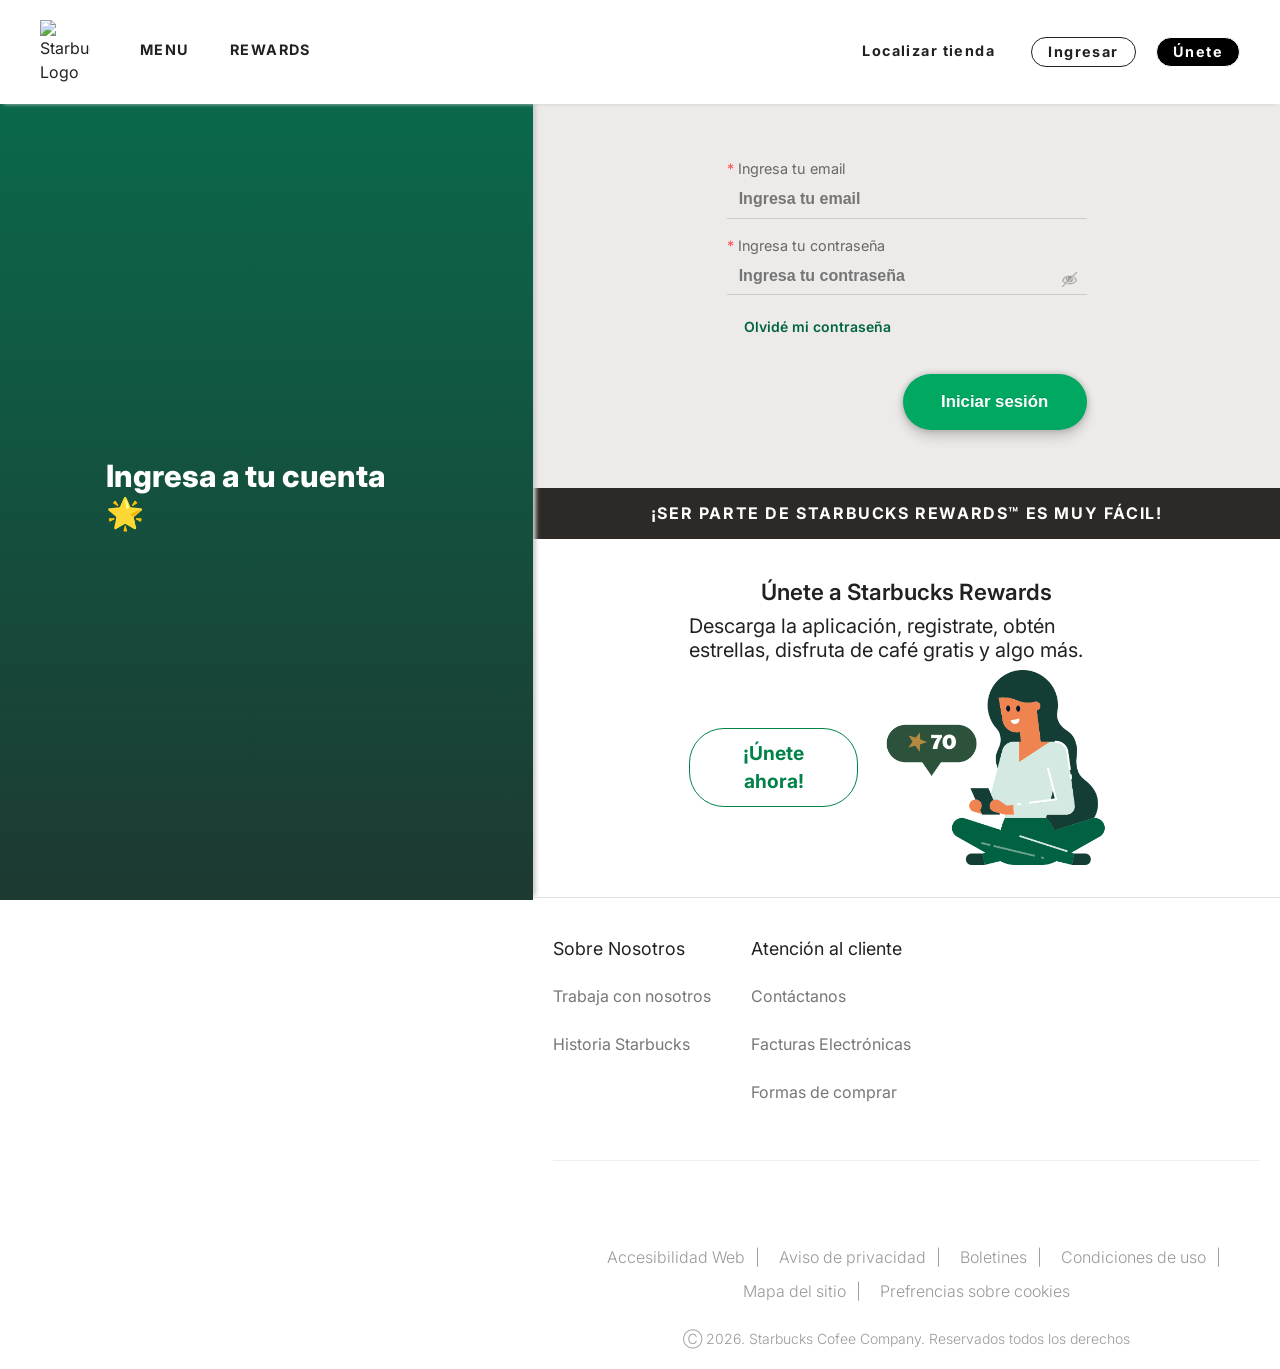
==== login.html @ 7d7259f9 "Finish the Login page" ====
<!DOCTYPE html>
<html lang="en">
<head>
    <meta charset="UTF-8">
    <meta name="viewport" content="width=device-width, initial-scale=1.0">
    <link rel="stylesheet" href="styles.css">
    <link rel="stylesheet" href="stylesRewards.css">
    <link rel="stylesheet" href="login.css">
    <link rel="icon" type="image/svg" href="https://www.starbucks.com.mx/static/images/logo.svg">
    <link rel="preconnect" href="https://fonts.googleapis.com">
    <link rel="preconnect" href="https://fonts.gstatic.com" crossorigin>
    <link href="https://fonts.googleapis.com/css2?family=Inter:ital,opsz,wght@0,14..32,100..900;1,14..32,100..900&family=Noto+Sans:ital,wght@0,100..900;1,100..900&display=swap" rel="stylesheet">
    <title>Inicia Sesión | Starbucks</title>
</head>
<body>
    <!-- Header -->
    <header class="main_header region">
        <div class="container">
            <div>
                <div class="header-logo">
                    <a href="index.html"><img src="https://www.starbucks.com.mx/static/images/logo.svg" alt="Starbucks Logo" class="logo"></a>
                </div>
            </div>
            
            <div class="header-menu">
                
                <ul class="menu-options left-options">
                    <li><a href="menu.html">Menu</a></li>
                    <li><a href="rewards.html">Rewards</a></li>
                </ul>

                <ul class="menu-options right-options text-center">
                    <!-- Locator Button-->
                    <li><a href="#" class="locator button">Localizar tienda</a></li>
                    
                    <!-- Login Button -->
                    <li><a href="login.html" class="button">Ingresar</a></li>

                    <!-- Register Button -->
                    <li><a href="register.html" class="menu-register button">Únete</a></li>
                </ul>

            </div>
        </div>
    
    </header>

    <!--Contenido central-->
    <section class="content">

        <!-- Sección izquierda-->
        <aside class="left-content">

            <h1 class="left-content_title">Ingresa a tu cuenta 🌟</h1>

        </aside>

        <!-- Sección derecha -->
        <section class="right-content">

            <!-- Main -->
            <main class="main-content">

                <!-- Login -->
                <section class="login">
                    <div class="form-box">

                        <!-- Formulario -->
                        <form id="normal_login">
                            
                            <!-- Email -->
                            <div class="login-form_item email-field">

                                <div class="login-form_label">
                                    <label 
                                    for="normal_login-email">Ingresa tu email</label>
                                </div>

                                <div class="login-form_input">
                                    <input 
                                    type="text"
                                    id="normal_login-email" 
                                    placeholder="Ingresa tu email"
                                    >
                                </div>
               
                            </div>

                            <!-- Contraseña -->
                            <div class="login-form_item password-field">

                                <div class="login-form_label">
                                    <label 
                                    for="normal_login-password">Ingresa tu contraseña</label>
                                </div>
                                
                                <div class="login-form_input">
                                    <input
                                    type="password"
                                    id="normal_login-password"
                                    placeholder="Ingresa tu contraseña"
                                    >
                                    <span><img src="./images/ojo-cerrado.png" class="password-eye"></span>
                                </div>

                            </div>

                            <div class="login-form_item">
                                <span class="forgot-button button">Olvidé mi contraseña</span>
                            </div>
                             
                            <div class="login-form_button">
                                <button class="login-button button">Iniciar sesión</button>
                            </div>
                        </form>
                    </div>
                </section>

                <!-- Únete a Starbucks Rewards -->
                 <section class="unete">
                    <h2 class="unete-header text-center">¡SER PARTE DE STARBUCKS REWARDS™ ES MUY FÁCIL!</h2>
                    
                    <div class="unete-content">

                        <div class="unete-content_box">

                            <h2 class="unete-content_title text-center">Únete a Starbucks Rewards</h2>
                            <h3 class="unete-content_subtitle">Descarga la aplicación, registrate, obtén estrellas, disfruta de café gratis y algo más.</h3>
                            
                            <div class="unete-content_imgBtn">

                                <div>
                                    <a class="unete-btn button" href="register.html">¡Únete ahora!</a>
                                </div>

                                <img class="unete-img" src="./images/chica-sbx.png" alt="Chica Starbucks">

                            </div>
                            
                        </div>

                    </div>
                 </section>
            </main>

            <!-- Prefooter -->
            <footer class="prefooter region">

                <div class="container">
                    <div class="prefooter-lists">

                        <!-- List 1 -->
                        <div class="lists list1">
                            <h3>Sobre Nosotros</h3>
                            <ul>
                                <li>
                                    <a href="#">Trabaja con nosotros</a>
                                </li>
                                <li>
                                    <a href="#">Historia Starbucks</a>
                                </li>
                            </ul>
                        </div>

                        <!-- List 2 -->
                        <div class="lists lis1">
                            <h3>Atención al cliente</h3>
                            <ul>
                                <li>
                                    <a href="#">Contáctanos</a>
                                </li>
                                <li>
                                    <a href="#">Facturas Electrónicas</a>
                                </li>
                                <li>
                                    <a href="#">Formas de comprar</a>
                                </li>
                            </ul>
                        </div>

                    </div>
                </div>

            </footer>
                
            <!-- Footer -->
            <footer class="footer text-center container">

                <div class="footer-content">

                    <!-- Social Media -->
                    <section class="footer-social">

                        <ul class="social-icons">

                            <li>
                                <a class="facebook-icon" href="https://www.facebook.com/StarbucksMexico">Facebook</a>
                            </li>
                            <li>
                                <a class="instagram-icon" href="https://www.instagram.com/starbucksMex/">Instagram</a>
                            </li>
                            <li>
                                <a class="x-icon" href="https://x.com/StarbucksMex">Twitter/X</a>
                            </li>
                            <li>
                                <a class="youtube-icon" href="https://www.youtube.com/user/StarbucksMexico">Youtube</a>
                            </li>
                        </ul>

                    </section>

                    <!-- Options -->
                    <ul class="footer-menu">
                        <li>
                            <a href="">Accesibilidad Web</a>
                        </li>
                        <li>
                            <a href="">Aviso de privacidad</a>
                        </li>
                        <li>
                            <a href="">Boletines</a>
                        </li>
                        <li>
                            <a href="">Condiciones de uso</a>
                        </li>
                        <li>
                            <a href="">Mapa del sitio</a>
                        </li>
                        <li>
                            <a href="">Prefrencias sobre cookies</a>
                        </li>
                    </ul>

                    <span class="copyright">Ⓒ 2026. Starbucks Cofee Company. Reservados todos los derechos</span>

                </div>
                
            </footer>

        </section>
        <!-- Termina Right Section-->
    </section>
    <!-- Termina contenido central -->
</body>
</html>
---- styles.css ----
*, *:after, *:before  {
    box-sizing: border-box;
}

body {
    margin: 0;
    font-size: 1rem;
    line-height: 1.5;
    letter-spacing: -.01em;
    font-weight: 400;
    font-family: Inter, sans-serif;
    color: rgb(0 0 0 / 0.87)
}

a {
    text-decoration: none;
    color: inherit;
    cursor: pointer;
}

img {
    vertical-align: middle;
    height: auto;
    width: 100%;
}

ul {
    list-style: none;
    padding: 0;
    margin: 0;
}

h2, h3, h4 {
    margin-top: 0;
    margin-bottom: 0;
}

h3 {
    line-height: 1.5;
}

p {
    margin-top: 0;
    margin-bottom: 1rem;
}

.text-center{
    text-align: center;
}

.button {
    display: inline-block;
    background: none;
    border: 1px solid;
    border-radius: 50px;
    padding: 7px 16px;
    font-weight: 600;
    line-height: 1;
    text-align: center;
    text-decoration: none;
    transition: all .2s ease;
}

.region {
    padding-bottom: 20px;
    padding-top: 20px;
}

.container {
    margin-top: 20px;
    padding-left: 20px;
    padding-right: 20px;
    max-width: 1240px;
    width: 100%;
    margin-right: auto;
    margin-left: auto;
}

/*Navbar*/

.main_header {
    width: 100%;
    position: relative;
    top: 0;
    left: 0;
    background-color: #fff;
    box-shadow: 0 3px 3px rgba(0, 0, 0, .1);
    overflow: hidden;
    z-index: 2;
}

.main_header .container {
    display: grid;
    grid-template-columns: 60px 1fr ;
    align-items: center;
    justify-content: space-between;
    gap: 40px;
    margin-top: 0;
}

.logo {
    width: 50px;
    display: block;
}

.menu-options, .header-menu{
    display: flex;
}

.header-menu {
    justify-content: space-between;
}

.header-menu a {
    letter-spacing: 0.1em;
    font-weight: 700;
    font-size: 0.9rem;
}

.right-options {
    margin-left: 40px;
}

.left-options li {
    display: inline-block;
    margin-right: 40px;
    padding-inline-start: 0px;
    text-transform: uppercase;
}

.left-options a {
    position: relative;
}
.left-options a:hover {
    color: #00754a;
}

.left-options a:hover:before {
    bottom: -37px;
    background: #00754a;
    content: "";
    display: block;
    position: absolute;
    height: 5px;
    width: 100%;
}

.right-options li {
    margin-right: 20px;
}

.menu-options li:last-child {
    margin-right: 0;
}

.right-options .locator {
    position: relative;
    border: 0;
    padding-left: 20px;
}

.right-options .locator:before {
    background-image: url(https://www.starbucks.com.mx/static/images/stores.svg);
    background-color: transparent;
    background-repeat: no-repeat;
    text-indent: -9999em;
    background-size: 15px;
    bottom: 0;
    content: "";
    height: 22px;
    left: 0;
    position: absolute;
    top: 5px;
    width: 15px;
}

.right-options a.menu-register {
    background-color: #000;
    color: #fff;
}

.right-options a:hover {
    opacity: .8;
}

/*Prefooter*/
.prefooter {    
    display: block;
    position: relative;
    z-index: 1;
    box-shadow: 0 -3px 3px rgba(0 0 0 / .1);
}

.prefooter .container {
    display: flex;
    justify-content: space-between;
}

.prefooter-lists {
    display: flex;
    position: relative;
}

.prefooter-lists .lists {
    margin-bottom: 0;
    margin-right: 40px;
    max-width: 190px;
}

.prefooter-lists .lists:last-child {
    margin-right: 0;
}

.prefooter h3 {
    font-size: 1.118rem;
    margin-bottom: 24px;
    position: relative;
    font-weight: 400;
}

.prefooter .lists ul {
    font-size: 1rem;
}

.prefooter .lists ul li {
    padding-top: 8px;
    margin-bottom: 8px;
    padding-bottom: 8px;
}

.prefooter .lists ul li:first-child {
    padding-top: 0;
}

.prefooter .lists ul a {
    color: #777;
}

.prefooter .lists ul a:hover {
    color: #000;
}

/*FOOTER*/
.footer {
    padding-bottom: 0;
    padding-top: 0;
    color: #999;
}

.footer-content {
    border-top: 1px solid #eee;
    padding-bottom: 20px;
    padding-top: 30px;
}

/* Social Media */
.footer-social {
    margin-bottom: 30px ;
}

.footer-social li {
    display: inline-block;
}

.footer-social li a {
    background-image: url(https://www.starbucks.com.mx/static/images/social_networks_v2.svg);
    background-color: transparent;
    background-repeat: no-repeat;
    text-indent: -9999em;
    background-size: 34px;
    display: inline-block;
    height: 34px;
    margin-bottom: 20px;
    margin-right: 30px;
    width: 34px;
}

.footer-social li a.facebook-icon {
    background-position-y: 0;
}

.footer-social li a.instagram-icon {
    background-position-y: -74px;
}

.footer-social li a.x-icon {
    background-position-y: -148px;
}

.footer-social li a.youtube-icon {
    background-position-y: -423px;
}

.footer-social li:last-child a {
    margin-right: 0;
}

.footer-social li a:hover {
    opacity: .8;
    transform: translateY(-2px);
}

/* Options*/

.footer-menu {
    margin-bottom: 15px;
    font-weight: 300;
}
.footer-menu li {
    display: inline-block;
    margin: 0 15px 10px 15px
}

.footer-menu li a {
    position: relative;
}

.footer-menu li a::after {
    content: "|";
    display: block;
    position: absolute;
    right: -15px;
    top: -2px;
}

.footer-menu li:last-child a::after {
    display: none;
}

.footer-menu li a:hover {
    color: #777;
}

/* Copyright Message */

.copyright {
    display: block;
    font-size: .875rem;
    font-weight: 300;
}
---- stylesRewards.css ----
* {
    outline: none;
}

body {
    padding-top: 90px;
    letter-spacing: initial;
}

h1, h2, h3, h4 {
    font-weight: 400;
    line-height: 1.2;
    color: inherit;
}

h2 {
    font-size: 1.4em;
}

h3 {
    font-size: 1.3rem;
}

h4 {
    font-size: 1.1rem;
}

/* Navbar */
.main_header {
    position: fixed;
    box-shadow: 0 4px 4px -4px #ccc;
}

/* CONTENT */
.content {
    position: relative;
    display: flex;
    flex-wrap: wrap;
    align-items: stretch;
}

/* Left content */
.left-content {
    position: fixed;
    color: white;
    background: linear-gradient(0deg, rgb(29, 57,  50) 0%, rgb(10, 105, 75) 100%);
    z-index: 1;
    display: flex;
    align-items: center;
    justify-content: center;
    flex-direction: column;
    flex: 0 0 41.666667%;
    height: calc(100vh - 90px);
    min-height: calc(100vh - 90px);
    max-width: 41.666667%;
    width: 100%;
    box-shadow: rgb(204, 204, 204) 7px 0px 4px -4px;
    overflow-y: auto;
    padding-right: 0;
    padding-left: 0;
}

/* Right Cotent */
.right-content {
    z-index: 0;
    min-height: 100vh;
    margin-left: 41.666667%;
    max-width: 58.333333%;
    flex: 0 0 58.333333%;
}

/* Prefooter */

.prefooter {
    box-shadow: initial;
}

/*Footer*/
/* Social Media */
.footer-social {
    margin-bottom: 0;
}
---- login.css ----
/* Left Content */
.left-content {
    padding: 75px;
}

.left-content_title {
    font-weight: 800;
    font-size: 23pt;
    margin: 1em;
}

/* Right Content */

/* Main*/

.login {
    background: rgb(237, 235, 233);
}

.form-box {
    width: 360px;
    margin: auto;
    padding: 3em 0px;
}

/* Formulario Login */

#normal_login {
    font-size: 14px;
    color: rgb(0 0 0 / .85);
    line-height: 1.5715;
    list-style: none;
    padding-top: 20px;
}

.login-form_item {
    display: flex;
    flex-flow: column wrap;
    margin-bottom: 1rem;
    flex-grow: 1;
    width: 100%;
}

.login-form_label {
    display: inline-block;
    max-width: 100%;
    flex-grow: 0;
}

.login-form_label label {
    opacity: 1;
    transition: all .25s ease-in-out;
    height: auto;
    font-size: 0.9rem;
    color: rgb(0 0 0 / .56);
    display: inline-flex;
    align-items: center;
}

.login-form_label label::before {
    content: "*";
    display: inline-block;
    margin-right: 4px;
    color: #ff4d4f;
    line-height: 1;
}

.login-form_input {
    position: relative;
}

.login-form_input input {
    text-overflow: ellipsis;
    border-radius: 0;
    border: 0;
    border-bottom: 1px solid #ccc;
    background: transparent;
    font-weight: 700;
    display: block;
    width: 100%;
    height: calc(1.5em + .75rem + 2px);
    padding: .375rem .75rem;
    line-height: 1.5;
    color: #495057;
    font-size: 1rem;
    transition: border-color .15s ease-in-out, box-shadow .15s ease-in-out;
}

#normal_login-email:focus {
    border-bottom: 2px solid #00a862;
    color: #495057;
}

#normal_login-password:hover {
    border-color: #40a9ff;
}
/* Password eye */
.password-eye {
    display: flex;
    align-items: center;
    width: 15px;
    position: absolute;
    right: 10px;
    top: 15px;
    cursor: pointer;
    opacity: .5;
    transition: all .3s;
}

.password-eye:hover {
    opacity: 1;
}

/* Forgot Password */

.login-form_item:has(.forgot-button) {
    display: inline-block;
    min-height: 32px;
}

.forgot-button {
    display: inline-block;
    cursor: pointer;
    color: #006341;
    margin-bottom: 1em;
    border-color: transparent;
    line-height: 1.2;
    vertical-align: middle;
}

.forgot-button:hover {
    background: rgb(0 130 72 / .1);
    color: green;
}

/* Send Button */

.login-form_button {
    text-align: right;
}

.login-button {
    font-size: 1.2em;
    padding: 28px 2.4rem;
    margin-bottom: 10px;
    border-radius: 500px;
    border: 0;
    line-height: 0;
    color: #fff;
    background-color: #00a862;
    border-color: #00a862;
    box-shadow: 0 0 6px rgb(0 0 0 / .24), 0 8px 12px rgb(0 0 0 / .14);
    text-shadow: 0 -1px 0 rgb(0 0 0 / .12);
    cursor: pointer;
    transition: all .25s;
}

.login-button:focus {
    box-shadow: 0 0 6px rgb(0 0 0 / .24), 0 8px 12px transparent;
    transform: translateY(4px);
}

.login-button:active {
    box-shadow: 0 0 6px rgb(0 0 0 / .24), 0 8px 12px transparent;
    transform: translateY(4px);
}

/* Unete */

.unete {
    border-bottom: 1px solid #dee2e6;
}

.unete-header {
    font-size: 1rem;
    color: #fff;
    background-color: #2d2926;
    font-weight: 700;
    text-transform: uppercase;
    letter-spacing: .1em;
    padding: 1rem;
    margin-bottom: 0.5rem;
}

.unete-content {
    display: flex;
    justify-content: center;
}

.unete-content_box {
    padding: 2em 0;
    margin: 0 auto;
    flex: 0 0 58.333333%;
    max-width: 58.333333%;
}

.unete-content_title {
    font-weight: 600;
    margin-bottom: 0.5rem;
}

.unete-content_subtitle {
    margin-bottom: 0.5rem;
    font-size: 1.25rem;
}

.unete-content_imgBtn {
    display: flex;
    align-items: center;
    justify-content: space-around;
}

.unete-btn {
    min-width: 32px;
    min-height: 32px;
    margin: 1em 0;
    font-size: 1.2rem;
    padding: 0.7rem 1.4rem;
    border-color: #008248;
    color: #008248;
    border-radius: 35px;
    font-weight: 700;
    line-height: 1.42857143;
    vertical-align: middle;
}

.unete-btn:hover {
    background: rgb(0 130 72 / .08);
}

.unete-img {
    max-width: 250px;
    margin-left: 1rem;
}
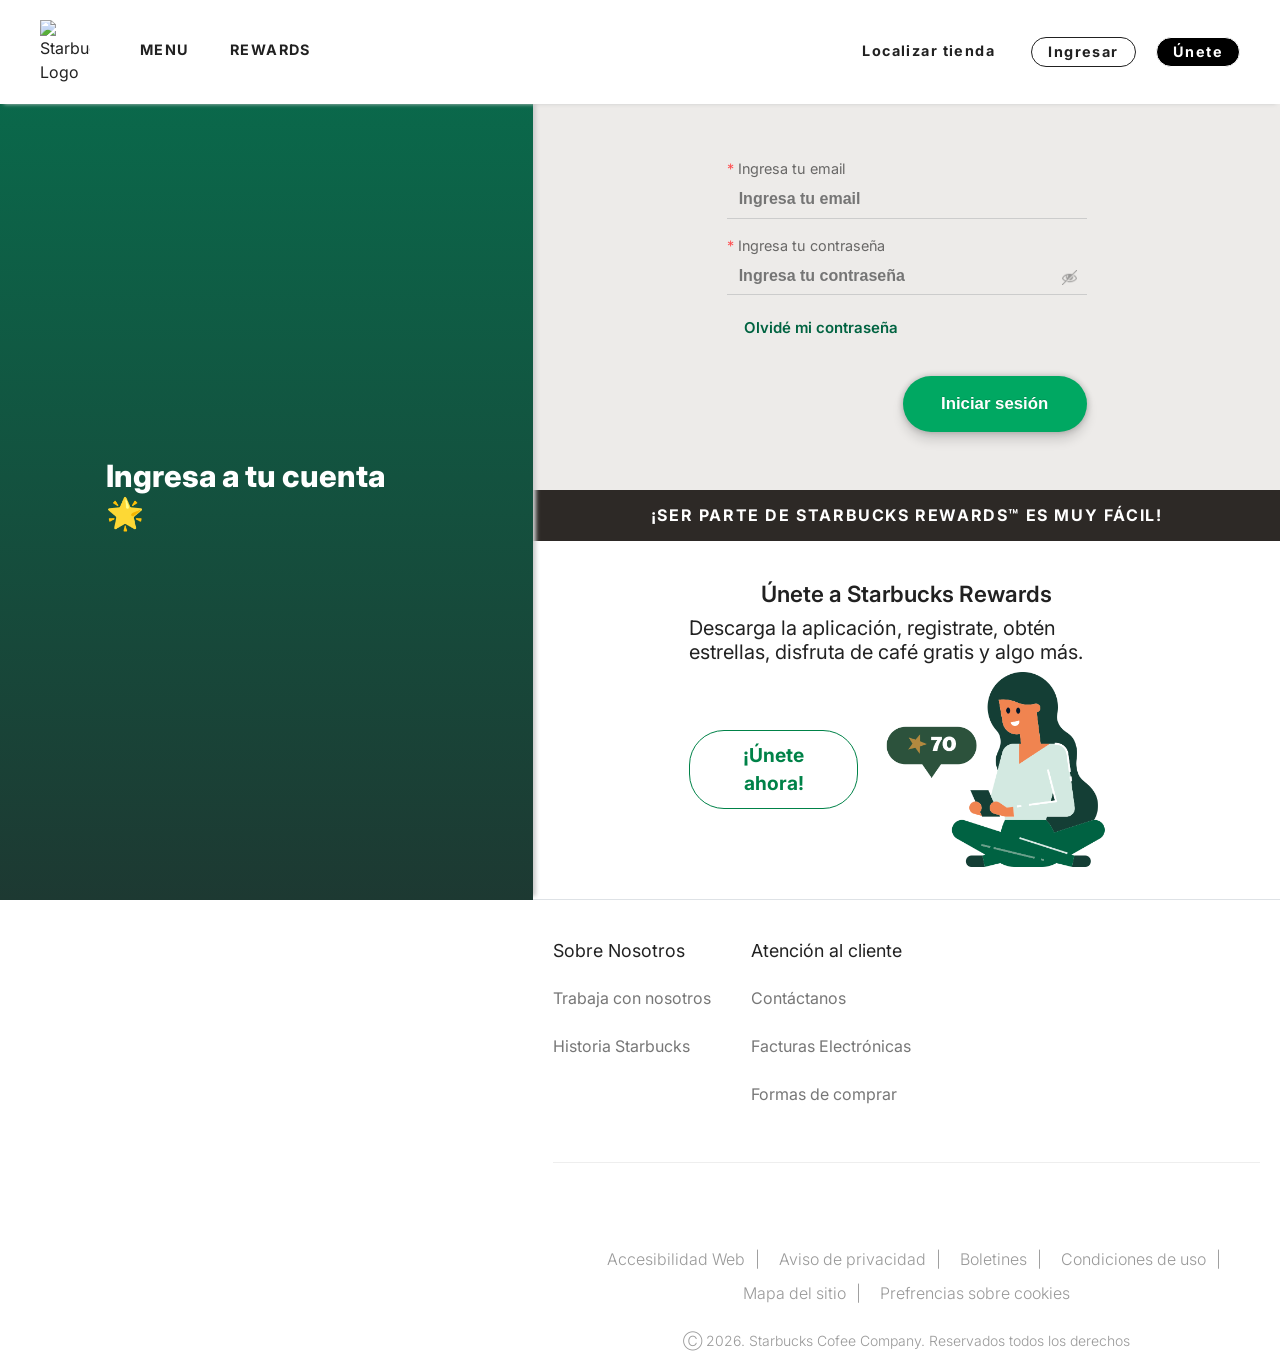
==== commit cf84a3a8: "Finish the Register page" ====
--- a/login.html
+++ b/login.html
@@ -5,6 +5,7 @@
     <meta name="viewport" content="width=device-width, initial-scale=1.0">
     <link rel="stylesheet" href="styles.css">
     <link rel="stylesheet" href="stylesRewards.css">
+    <link rel="stylesheet" href="stylesForms.css">
     <link rel="stylesheet" href="login.css">
     <link rel="icon" type="image/svg" href="https://www.starbucks.com.mx/static/images/logo.svg">
     <link rel="preconnect" href="https://fonts.googleapis.com">
@@ -34,7 +35,7 @@
                     <li><a href="#" class="locator button">Localizar tienda</a></li>
                     
                     <!-- Login Button -->
-                    <li><a href="login.html" class="button">Ingresar</a></li>
+                    <li><a href="login.html" class="menu-login button">Ingresar</a></li>
 
                     <!-- Register Button -->
                     <li><a href="register.html" class="menu-register button">Únete</a></li>
@@ -66,20 +67,20 @@
                     <div class="form-box">
 
                         <!-- Formulario -->
-                        <form id="normal_login">
+                        <form id="normal_login" class="formulario">
                             
                             <!-- Email -->
-                            <div class="login-form_item email-field">
-
-                                <div class="login-form_label">
+                            <div class="form_item email-field">
+
+                                <div class="form_label">
                                     <label 
                                     for="normal_login-email">Ingresa tu email</label>
                                 </div>
 
-                                <div class="login-form_input">
-                                    <input 
-                                    type="text"
-                                    id="normal_login-email" 
+                                <div class="form_input">
+                                    <input
+                                    type="email"
+                                    id="normal_login-email"
                                     placeholder="Ingresa tu email"
                                     >
                                 </div>
@@ -87,14 +88,14 @@
                             </div>
 
                             <!-- Contraseña -->
-                            <div class="login-form_item password-field">
-
-                                <div class="login-form_label">
+                            <div class="form_item password-field">
+
+                                <div class="form_label">
                                     <label 
                                     for="normal_login-password">Ingresa tu contraseña</label>
                                 </div>
                                 
-                                <div class="login-form_input">
+                                <div class="form_input">
                                     <input
                                     type="password"
                                     id="normal_login-password"
@@ -105,13 +106,14 @@
 
                             </div>
 
-                            <div class="login-form_item">
+                            <div class="form_item">
                                 <span class="forgot-button button">Olvidé mi contraseña</span>
                             </div>
                              
-                            <div class="login-form_button">
-                                <button class="login-button button">Iniciar sesión</button>
-                            </div>
+                            <div class="form_button-box">
+                                <button class="form-button button">Iniciar sesión</button>
+                            </div>
+
                         </form>
                     </div>
                 </section>
@@ -194,16 +196,16 @@
                         <ul class="social-icons">
 
                             <li>
-                                <a class="facebook-icon" href="https://www.facebook.com/StarbucksMexico">Facebook</a>
-                            </li>
-                            <li>
-                                <a class="instagram-icon" href="https://www.instagram.com/starbucksMex/">Instagram</a>
-                            </li>
-                            <li>
-                                <a class="x-icon" href="https://x.com/StarbucksMex">Twitter/X</a>
-                            </li>
-                            <li>
-                                <a class="youtube-icon" href="https://www.youtube.com/user/StarbucksMexico">Youtube</a>
+                                <a class="facebook-icon" href="https://www.facebook.com/StarbucksMexico" target="_blank">Facebook</a>
+                            </li>
+                            <li>
+                                <a class="instagram-icon" href="https://www.instagram.com/starbucksMex/" target="_blank">Instagram</a>
+                            </li>
+                            <li>
+                                <a class="x-icon" href="https://x.com/StarbucksMex" target="_blank">Twitter/X</a>
+                            </li>
+                            <li>
+                                <a class="youtube-icon" href="https://www.youtube.com/user/StarbucksMexico" target="_blank">Youtube</a>
                             </li>
                         </ul>
 
--- a/styles.css
+++ b/styles.css
@@ -42,6 +42,11 @@
 p {
     margin-top: 0;
     margin-bottom: 1rem;
+}
+
+small {
+    font-size: 80%;
+    font-weight: 400;
 }
 
 .text-center{
@@ -131,6 +136,7 @@
 .left-options a {
     position: relative;
 }
+
 .left-options a:hover {
     color: #00754a;
 }
@@ -271,7 +277,7 @@
     display: inline-block;
     height: 34px;
     margin-bottom: 20px;
-    margin-right: 30px;
+    margin-right: 26px;
     width: 34px;
 }
 
--- a/stylesRewards.css
+++ b/stylesRewards.css
@@ -29,6 +29,17 @@
 .main_header {
     position: fixed;
     box-shadow: 0 4px 4px -4px #ccc;
+}
+
+.right-options .menu-login:hover {
+    opacity: initial;
+    border: 1px solid #000;
+    background: rgb(0 0 0 / 0.06);
+
+}
+
+.right-options .menu-register:hover {
+    background: rgb(0 0 0 / .8);
 }
 
 /* CONTENT */
--- a/stylesForms.css
+++ b/stylesForms.css
@@ -0,0 +1,145 @@
+/* Left Content */
+.left-content {
+    padding: 75px;
+}
+
+.left-content_title {
+    font-weight: 800;
+    font-size: 23pt;
+    margin: 1em;
+}
+
+/* Formulario */
+.formulario {
+    font-size: 14px;
+    color: rgb(0 0 0 / .85);
+    line-height: 1.5715;
+    list-style: none;
+}
+
+.form_item {
+    display: flex;
+    flex-flow: column wrap;
+    margin-bottom: 1rem;
+    flex-grow: 1;
+    width: 100%;
+}
+
+.form_label {
+    display: inline-block;
+    max-width: 100%;
+    flex-grow: 0;
+}
+
+.form_label label {
+    opacity: 1;
+    transition: all .25s ease-in-out;
+    height: auto;
+    font-size: 0.9rem;
+    color: rgb(0 0 0 / .56);
+    display: inline-flex;
+    align-items: center;
+}
+
+.form_label label::before {
+    content: "*";
+    display: inline-block;
+    margin-right: 4px;
+    color: #ff4d4f;
+    line-height: 1;
+}
+
+.form_input {
+    position: relative;
+}
+
+.form_input input {
+    text-overflow: ellipsis;
+    border-radius: 0;
+    border: 0;
+    border-bottom: 1px solid #ccc;
+    background: transparent;
+    font-weight: 700;
+    display: block;
+    width: 100%;
+    height: calc(1.5em + .75rem + 2px);
+    padding: .375rem .75rem;
+    line-height: 1.5;
+    color: #495057;
+    font-size: 1rem;
+    transition: border-color .15s ease-in-out, box-shadow .15s ease-in-out;
+}   
+
+.form_input input[type="text"]:focus, .form_input input[type="email"]:focus {
+    border-bottom: 2px solid #00a862;
+}
+
+.form_input input[type="password"]:hover {
+    border-color: #40a9ff;
+}
+
+.form_input input:focus::placeholder{
+    color: transparent;
+}
+
+/* Password eye */
+.password-eye {
+    display: flex;
+    align-items: center;
+    width: 15px;
+    position: absolute;
+    right: 10px;
+    top: 13px;
+    cursor: pointer;
+    opacity: .5;
+    transition: all .3s;
+}
+
+.password-eye:hover {
+    opacity: 1;
+}
+
+
+/* Send Button */
+.form_button-box {
+    text-align: right;
+}
+
+.form-button {
+    font-size: 1.2em;
+    padding: 28px 2.4rem;
+    margin-bottom: 10px;
+    border-radius: 500px;
+    border: 0;
+    line-height: 0;
+    color: #fff;
+    background-color: #00a862;
+    border-color: #00a862;
+    box-shadow: 0 0 6px rgb(0 0 0 / .24), 0 8px 12px rgb(0 0 0 / .14);
+    text-shadow: 0 -1px 0 rgb(0 0 0 / .12);
+    cursor: pointer;
+    transition: all .25s;
+}
+
+.form-button:focus {
+    box-shadow: 0 0 6px rgb(0 0 0 / .24), 0 8px 12px transparent;
+    transform: translateY(4px);
+}
+
+.form-button:active {
+    box-shadow: 0 0 6px rgb(0 0 0 / .24), 0 8px 12px transparent;
+    transform: translateY(4px);
+}
+
+/* Unete */
+
+.unete-header {
+    font-size: 1rem;
+    color: #fff;
+    background-color: #2d2926;
+    font-weight: 700;
+    text-transform: uppercase;
+    letter-spacing: .1em;
+    padding: 1rem;
+    margin-bottom: 0.5rem;
+}
--- a/login.css
+++ b/login.css
@@ -1,16 +1,5 @@
-/* Left Content */
-.left-content {
-    padding: 75px;
-}
-
-.left-content_title {
-    font-weight: 800;
-    font-size: 23pt;
-    margin: 1em;
-}
 
 /* Right Content */
-
 /* Main*/
 
 .login {
@@ -25,95 +14,13 @@
 
 /* Formulario Login */
 
-#normal_login {
-    font-size: 14px;
-    color: rgb(0 0 0 / .85);
-    line-height: 1.5715;
-    list-style: none;
+.formulario {
     padding-top: 20px;
-}
-
-.login-form_item {
-    display: flex;
-    flex-flow: column wrap;
-    margin-bottom: 1rem;
-    flex-grow: 1;
-    width: 100%;
-}
-
-.login-form_label {
-    display: inline-block;
-    max-width: 100%;
-    flex-grow: 0;
-}
-
-.login-form_label label {
-    opacity: 1;
-    transition: all .25s ease-in-out;
-    height: auto;
-    font-size: 0.9rem;
-    color: rgb(0 0 0 / .56);
-    display: inline-flex;
-    align-items: center;
-}
-
-.login-form_label label::before {
-    content: "*";
-    display: inline-block;
-    margin-right: 4px;
-    color: #ff4d4f;
-    line-height: 1;
-}
-
-.login-form_input {
-    position: relative;
-}
-
-.login-form_input input {
-    text-overflow: ellipsis;
-    border-radius: 0;
-    border: 0;
-    border-bottom: 1px solid #ccc;
-    background: transparent;
-    font-weight: 700;
-    display: block;
-    width: 100%;
-    height: calc(1.5em + .75rem + 2px);
-    padding: .375rem .75rem;
-    line-height: 1.5;
-    color: #495057;
-    font-size: 1rem;
-    transition: border-color .15s ease-in-out, box-shadow .15s ease-in-out;
-}
-
-#normal_login-email:focus {
-    border-bottom: 2px solid #00a862;
-    color: #495057;
-}
-
-#normal_login-password:hover {
-    border-color: #40a9ff;
-}
-/* Password eye */
-.password-eye {
-    display: flex;
-    align-items: center;
-    width: 15px;
-    position: absolute;
-    right: 10px;
-    top: 15px;
-    cursor: pointer;
-    opacity: .5;
-    transition: all .3s;
-}
-
-.password-eye:hover {
-    opacity: 1;
 }
 
 /* Forgot Password */
 
-.login-form_item:has(.forgot-button) {
+.form_item:has(.forgot-button) {
     display: inline-block;
     min-height: 32px;
 }
@@ -126,6 +33,7 @@
     border-color: transparent;
     line-height: 1.2;
     vertical-align: middle;
+    font-size: 15px;
 }
 
 .forgot-button:hover {
@@ -133,53 +41,10 @@
     color: green;
 }
 
-/* Send Button */
-
-.login-form_button {
-    text-align: right;
-}
-
-.login-button {
-    font-size: 1.2em;
-    padding: 28px 2.4rem;
-    margin-bottom: 10px;
-    border-radius: 500px;
-    border: 0;
-    line-height: 0;
-    color: #fff;
-    background-color: #00a862;
-    border-color: #00a862;
-    box-shadow: 0 0 6px rgb(0 0 0 / .24), 0 8px 12px rgb(0 0 0 / .14);
-    text-shadow: 0 -1px 0 rgb(0 0 0 / .12);
-    cursor: pointer;
-    transition: all .25s;
-}
-
-.login-button:focus {
-    box-shadow: 0 0 6px rgb(0 0 0 / .24), 0 8px 12px transparent;
-    transform: translateY(4px);
-}
-
-.login-button:active {
-    box-shadow: 0 0 6px rgb(0 0 0 / .24), 0 8px 12px transparent;
-    transform: translateY(4px);
-}
-
 /* Unete */
 
 .unete {
     border-bottom: 1px solid #dee2e6;
-}
-
-.unete-header {
-    font-size: 1rem;
-    color: #fff;
-    background-color: #2d2926;
-    font-weight: 700;
-    text-transform: uppercase;
-    letter-spacing: .1em;
-    padding: 1rem;
-    margin-bottom: 0.5rem;
 }
 
 .unete-content {
